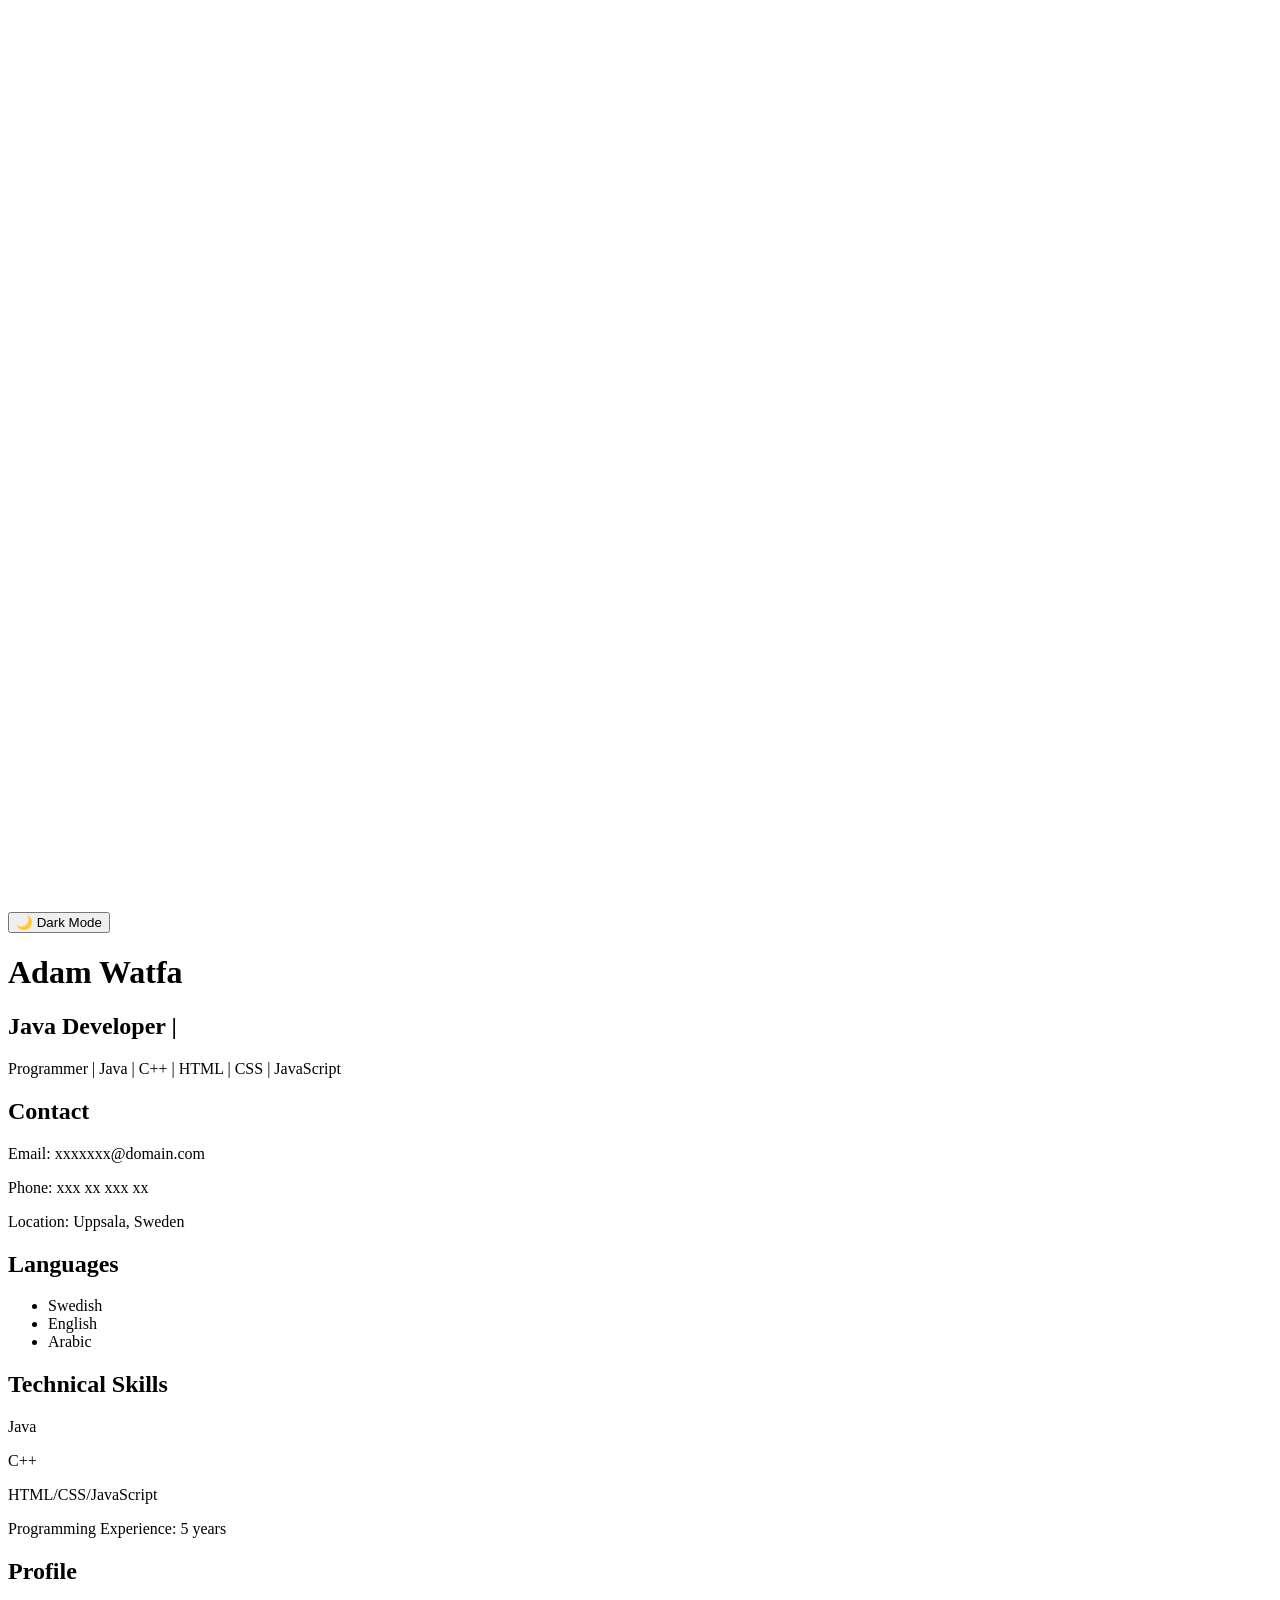
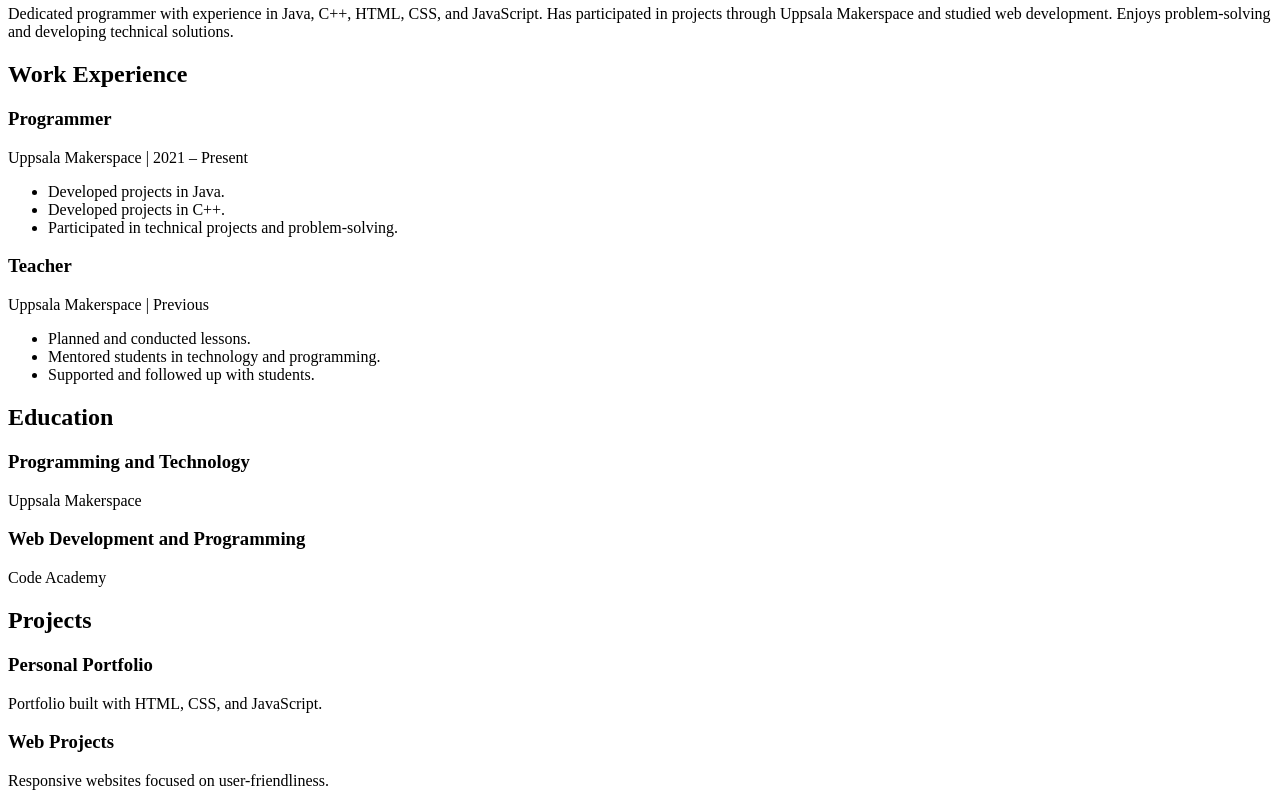
==== nindex.html @ 2ca9bd78 "Update nindex.html made it english" ====
<!DOCTYPE html>
<html lang="en">
<head>
<meta charset="UTF-8">
<meta name="viewport" content="width=device-width, initial-scale=1.0">
<title>Adam Watfa | Portfolio & Resume</title>

<style>
/* Same CSS as before — no Swedish text here */
</style>
</head>

<body>

<canvas id="particles"></canvas>

<header>
<button id="themeBtn">🌙 Dark Mode</button>

<h1>Adam Watfa</h1>
<h2 id="typing"></h2>

<p>Programmer | Java | C++ | HTML | CSS | JavaScript</p>
</header>

<div class="container">

<aside>

<section>
<h2>Contact</h2>
<p>Email: xxxxxxx@domain.com</p>
<p>Phone: xxx xx xxx xx</p>
<p>Location: Uppsala, Sweden</p>
</section>

<section>
<h2>Languages</h2>
<ul>
<li>Swedish</li>
<li>English</li>
<li>Arabic</li>
</ul>
</section>

<section>
<h2>Technical Skills</h2>

<p>Java</p>
<div class="skill"><div class="progress java"></div></div>

<p>C++</p>
<div class="skill"><div class="progress cpp"></div></div>

<p>HTML/CSS/JavaScript</p>
<div class="skill"><div class="progress web"></div></div>

<p>Programming Experience:
<span id="experience"></span> years</p>
</section>

</aside>

<main>

<section>
<h2>Profile</h2>
<p>
Dedicated programmer with experience in Java, C++, HTML, CSS, and JavaScript.
Has participated in projects through Uppsala Makerspace and studied web development.
Enjoys problem-solving and developing technical solutions.
</p>
</section>

<section>
<h2>Work Experience</h2>

<article>
<h3>Programmer</h3>
<p>Uppsala Makerspace | 2021 – Present</p>
<ul>
<li>Developed projects in Java.</li>
<li>Developed projects in C++.</li>
<li>Participated in technical projects and problem-solving.</li>
</ul>
</article>

<article>
<h3>Teacher</h3>
<p>Uppsala Makerspace | Previous</p>
<ul>
<li>Planned and conducted lessons.</li>
<li>Mentored students in technology and programming.</li>
<li>Supported and followed up with students.</li>
</ul>
</article>

</section>

<section>
<h2>Education</h2>

<article>
<h3>Programming and Technology</h3>
<p>Uppsala Makerspace</p>
</article>

<article>
<h3>Web Development and Programming</h3>
<p>Code Academy</p>
</article>
</section>

<section>
<h2>Projects</h2>

<article>
<h3>Personal Portfolio</h3>
<p>Portfolio built with HTML, CSS, and JavaScript.</p>
</article>

<article>
<h3>Web Projects</h3>
<p>Responsive websites focused on user-friendliness.</p>
</article>

</section>

</main>
</div>

<button id="topBtn">↑</button>

<script>
const text = "Java Developer | C++ Programmer | Web Developer";

const typing = document.getElementById("typing");

let i = 0;

function typeWriter(){
    if(i < text.length){
        typing.textContent += text.charAt(i);
        i++;
        setTimeout(typeWriter,80);
    }
}

typeWriter();

document.getElementById("experience").textContent =
new Date().getFullYear() - 2021;

window.addEventListener("load",()=>{
    document.querySelector(".java").style.width="90%";
    document.querySelector(".cpp").style.width="85%";
    document.querySelector(".web").style.width="95%";
});

const sections = document.querySelectorAll("section");

sections.forEach(section=>{
    section.classList.add("hidden");
});

const observer = new IntersectionObserver(entries=>{
    entries.forEach(entry=>{
        if(entry.isIntersecting){
            entry.target.classList.add("show");
        }
    });
});

sections.forEach(section=>{
    observer.observe(section);
});

const topBtn = document.getElementById("topBtn");

window.addEventListener("scroll",()=>{
    if(window.scrollY > 300){
        topBtn.style.display="block";
    }else{
        topBtn.style.display="none";
    }
});

topBtn.addEventListener("click",()=>{
    window.scrollTo({
        top:0,
        behavior:"smooth"
    });
});

document.getElementById("themeBtn").addEventListener("click",()=>{
    document.body.classList.toggle("dark-mode");
});

const canvas = document.getElementById("particles");
const ctx = canvas.getContext("2d");

canvas.width = window.innerWidth;
canvas.height = window.innerHeight;

const particles = [];

for(let i=0;i<60;i++){
    particles.push({
        x:Math.random()*canvas.width,
        y:Math.random()*canvas.height,
        radius:Math.random()*3+1,
        speed:Math.random()+0.3
    });
}

function animate(){
    ctx.clearRect(0,0,canvas.width,canvas.height);

    particles.forEach(p=>{
        ctx.beginPath();
        ctx.arc(p.x,p.y,p.radius,0,Math.PI*2);
        ctx.fillStyle = "rgba(255,255,255,0.5)";
        ctx.fill();

        p.y -= p.speed;

        if(p.y < 0){
            p.y = canvas.height;
        }
    });

    requestAnimationFrame(animate);
}

animate();
</script>

</body>
</html>
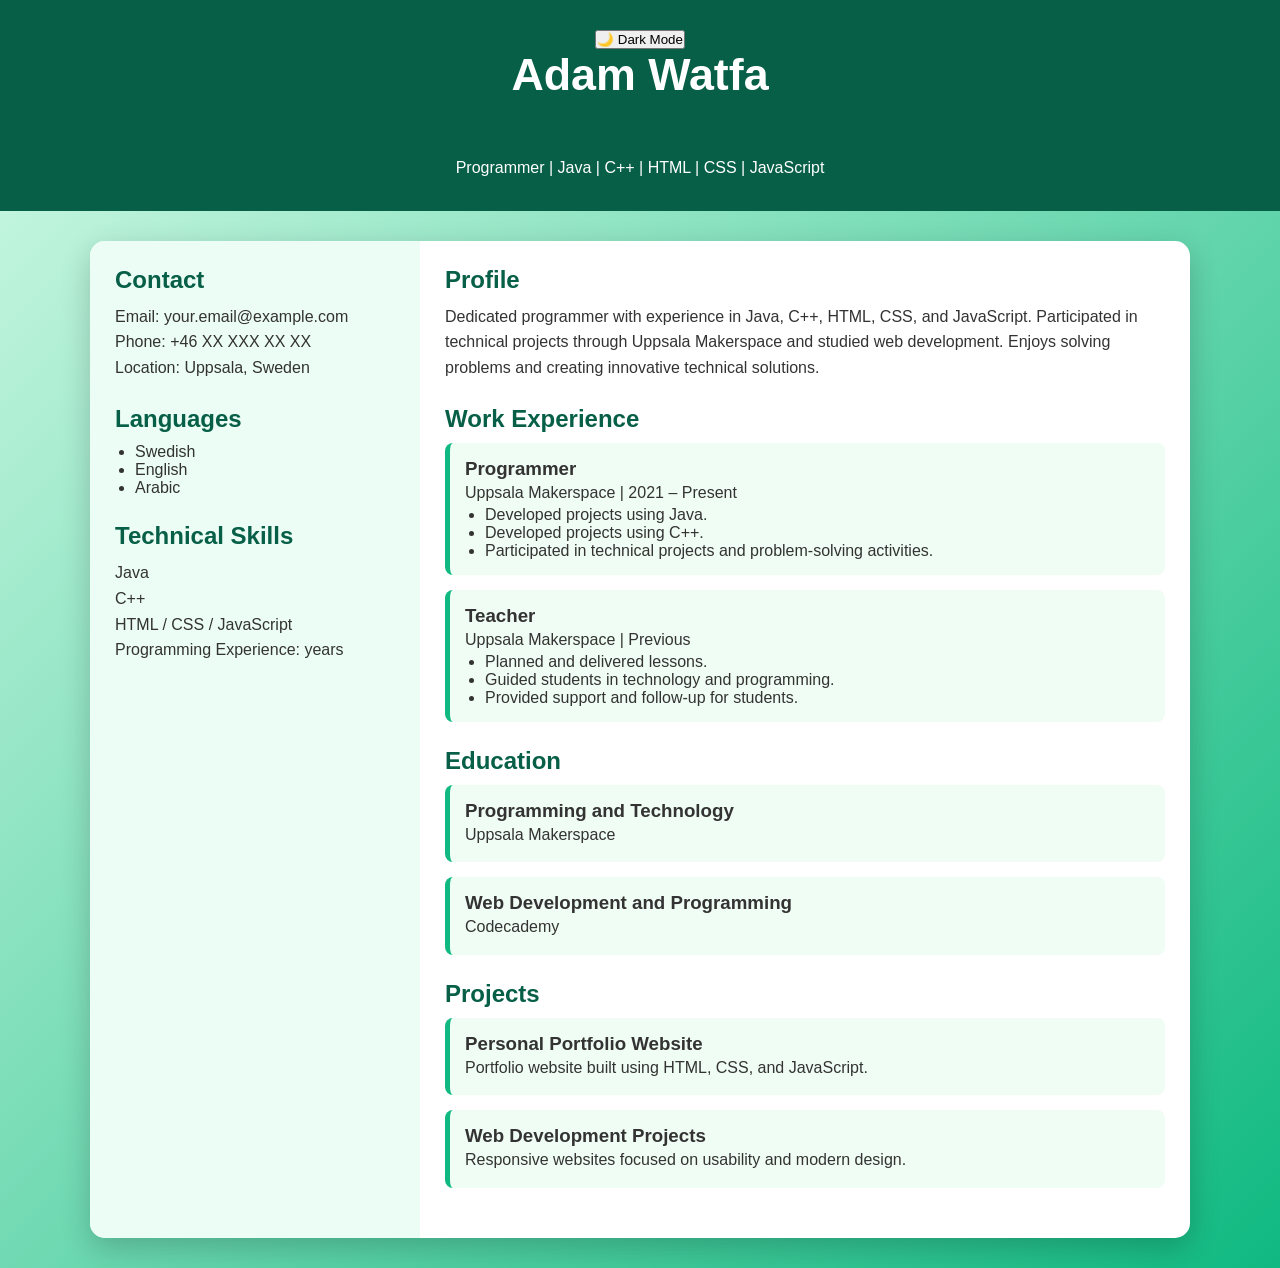
==== commit e8a7b915: "Update nindex.html" ====
--- a/nindex.html
+++ b/nindex.html
@@ -1,239 +1,156 @@
 <!DOCTYPE html>
 <html lang="en">
 <head>
-<meta charset="UTF-8">
-<meta name="viewport" content="width=device-width, initial-scale=1.0">
-<title>Adam Watfa | Portfolio & Resume</title>
+    <meta charset="UTF-8">
+    <meta name="viewport" content="width=device-width, initial-scale=1.0">
+    <title>Adam Watfa | Portfolio & Resume</title>
 
-<style>
-/* Same CSS as before — no Swedish text here */
-</style>
+    <link rel="stylesheet" href="styyle.css">
 </head>
 
 <body>
 
-<canvas id="particles"></canvas>
+<header>
 
-<header>
-<button id="themeBtn">🌙 Dark Mode</button>
+    <button id="themeBtn">🌙 Dark Mode</button>
 
-<h1>Adam Watfa</h1>
-<h2 id="typing"></h2>
+    <h1>Adam Watfa</h1>
 
-<p>Programmer | Java | C++ | HTML | CSS | JavaScript</p>
+    <h2 id="typing"></h2>
+
+    <p>Programmer | Java | C++ | HTML | CSS | JavaScript</p>
+
 </header>
 
 <div class="container">
 
-<aside>
+    <aside>
 
-<section>
-<h2>Contact</h2>
-<p>Email: xxxxxxx@domain.com</p>
-<p>Phone: xxx xx xxx xx</p>
-<p>Location: Uppsala, Sweden</p>
-</section>
+        <section>
+            <h2>Contact</h2>
+            <p>Email: your.email@example.com</p>
+            <p>Phone: +46 XX XXX XX XX</p>
+            <p>Location: Uppsala, Sweden</p>
+        </section>
 
-<section>
-<h2>Languages</h2>
-<ul>
-<li>Swedish</li>
-<li>English</li>
-<li>Arabic</li>
-</ul>
-</section>
+        <section>
+            <h2>Languages</h2>
+            <ul>
+                <li>Swedish</li>
+                <li>English</li>
+                <li>Arabic</li>
+            </ul>
+        </section>
 
-<section>
-<h2>Technical Skills</h2>
+        <section>
+            <h2>Technical Skills</h2>
 
-<p>Java</p>
-<div class="skill"><div class="progress java"></div></div>
+            <p>Java</p>
+            <div class="skill">
+                <div class="progress java"></div>
+            </div>
 
-<p>C++</p>
-<div class="skill"><div class="progress cpp"></div></div>
+            <p>C++</p>
+            <div class="skill">
+                <div class="progress cpp"></div>
+            </div>
 
-<p>HTML/CSS/JavaScript</p>
-<div class="skill"><div class="progress web"></div></div>
+            <p>HTML / CSS / JavaScript</p>
+            <div class="skill">
+                <div class="progress web"></div>
+            </div>
 
-<p>Programming Experience:
-<span id="experience"></span> years</p>
-</section>
+            <p>Programming Experience:
+                <span id="experience"></span> years
+            </p>
 
-</aside>
+        </section>
 
-<main>
+    </aside>
 
-<section>
-<h2>Profile</h2>
-<p>
-Dedicated programmer with experience in Java, C++, HTML, CSS, and JavaScript.
-Has participated in projects through Uppsala Makerspace and studied web development.
-Enjoys problem-solving and developing technical solutions.
-</p>
-</section>
+    <main>
 
-<section>
-<h2>Work Experience</h2>
+        <section>
+            <h2>Profile</h2>
 
-<article>
-<h3>Programmer</h3>
-<p>Uppsala Makerspace | 2021 – Present</p>
-<ul>
-<li>Developed projects in Java.</li>
-<li>Developed projects in C++.</li>
-<li>Participated in technical projects and problem-solving.</li>
-</ul>
-</article>
+            <p>
+                Dedicated programmer with experience in Java, C++, HTML, CSS, and JavaScript.
+                Participated in technical projects through Uppsala Makerspace and studied web development.
+                Enjoys solving problems and creating innovative technical solutions.
+            </p>
+        </section>
 
-<article>
-<h3>Teacher</h3>
-<p>Uppsala Makerspace | Previous</p>
-<ul>
-<li>Planned and conducted lessons.</li>
-<li>Mentored students in technology and programming.</li>
-<li>Supported and followed up with students.</li>
-</ul>
-</article>
+        <section>
 
-</section>
+            <h2>Work Experience</h2>
 
-<section>
-<h2>Education</h2>
+            <article>
+                <h3>Programmer</h3>
+                <p>Uppsala Makerspace | 2021 – Present</p>
 
-<article>
-<h3>Programming and Technology</h3>
-<p>Uppsala Makerspace</p>
-</article>
+                <ul>
+                    <li>Developed projects using Java.</li>
+                    <li>Developed projects using C++.</li>
+                    <li>Participated in technical projects and problem-solving activities.</li>
+                </ul>
+            </article>
 
-<article>
-<h3>Web Development and Programming</h3>
-<p>Code Academy</p>
-</article>
-</section>
+            <article>
+                <h3>Teacher</h3>
+                <p>Uppsala Makerspace | Previous</p>
 
-<section>
-<h2>Projects</h2>
+                <ul>
+                    <li>Planned and delivered lessons.</li>
+                    <li>Guided students in technology and programming.</li>
+                    <li>Provided support and follow-up for students.</li>
+                </ul>
+            </article>
 
-<article>
-<h3>Personal Portfolio</h3>
-<p>Portfolio built with HTML, CSS, and JavaScript.</p>
-</article>
+        </section>
 
-<article>
-<h3>Web Projects</h3>
-<p>Responsive websites focused on user-friendliness.</p>
-</article>
+        <section>
 
-</section>
+            <h2>Education</h2>
 
-</main>
+            <article>
+                <h3>Programming and Technology</h3>
+                <p>Uppsala Makerspace</p>
+            </article>
+
+            <article>
+                <h3>Web Development and Programming</h3>
+                <p>Codecademy</p>
+            </article>
+
+        </section>
+
+        <section>
+
+            <h2>Projects</h2>
+
+            <article>
+                <h3>Personal Portfolio Website</h3>
+                <p>
+                    Portfolio website built using HTML, CSS, and JavaScript.
+                </p>
+            </article>
+
+            <article>
+                <h3>Web Development Projects</h3>
+                <p>
+                    Responsive websites focused on usability and modern design.
+                </p>
+            </article>
+
+        </section>
+
+    </main>
+
 </div>
 
 <button id="topBtn">↑</button>
 
-<script>
-const text = "Java Developer | C++ Programmer | Web Developer";
-
-const typing = document.getElementById("typing");
-
-let i = 0;
-
-function typeWriter(){
-    if(i < text.length){
-        typing.textContent += text.charAt(i);
-        i++;
-        setTimeout(typeWriter,80);
-    }
-}
-
-typeWriter();
-
-document.getElementById("experience").textContent =
-new Date().getFullYear() - 2021;
-
-window.addEventListener("load",()=>{
-    document.querySelector(".java").style.width="90%";
-    document.querySelector(".cpp").style.width="85%";
-    document.querySelector(".web").style.width="95%";
-});
-
-const sections = document.querySelectorAll("section");
-
-sections.forEach(section=>{
-    section.classList.add("hidden");
-});
-
-const observer = new IntersectionObserver(entries=>{
-    entries.forEach(entry=>{
-        if(entry.isIntersecting){
-            entry.target.classList.add("show");
-        }
-    });
-});
-
-sections.forEach(section=>{
-    observer.observe(section);
-});
-
-const topBtn = document.getElementById("topBtn");
-
-window.addEventListener("scroll",()=>{
-    if(window.scrollY > 300){
-        topBtn.style.display="block";
-    }else{
-        topBtn.style.display="none";
-    }
-});
-
-topBtn.addEventListener("click",()=>{
-    window.scrollTo({
-        top:0,
-        behavior:"smooth"
-    });
-});
-
-document.getElementById("themeBtn").addEventListener("click",()=>{
-    document.body.classList.toggle("dark-mode");
-});
-
-const canvas = document.getElementById("particles");
-const ctx = canvas.getContext("2d");
-
-canvas.width = window.innerWidth;
-canvas.height = window.innerHeight;
-
-const particles = [];
-
-for(let i=0;i<60;i++){
-    particles.push({
-        x:Math.random()*canvas.width,
-        y:Math.random()*canvas.height,
-        radius:Math.random()*3+1,
-        speed:Math.random()+0.3
-    });
-}
-
-function animate(){
-    ctx.clearRect(0,0,canvas.width,canvas.height);
-
-    particles.forEach(p=>{
-        ctx.beginPath();
-        ctx.arc(p.x,p.y,p.radius,0,Math.PI*2);
-        ctx.fillStyle = "rgba(255,255,255,0.5)";
-        ctx.fill();
-
-        p.y -= p.speed;
-
-        if(p.y < 0){
-            p.y = canvas.height;
-        }
-    });
-
-    requestAnimationFrame(animate);
-}
-
-animate();
-</script>
+<script src="script.js"></script>
 
 </body>
 </html>
--- a/styyle.css
+++ b/styyle.css
@@ -0,0 +1,133 @@
+*{
+    margin:0;
+    padding:0;
+    box-sizing:border-box;
+}
+
+body{
+    font-family:Arial, sans-serif;
+    background:linear-gradient(135deg,#d1fae5,#10b981);
+    color:#333;
+}
+
+header{
+    background:#065f46;
+    color:white;
+    text-align:center;
+    padding:30px;
+}
+
+header h1{
+    font-size:2.8rem;
+    margin-bottom:10px;
+}
+
+#typing{
+    height:35px;
+    color:#a7f3d0;
+}
+
+.container{
+    max-width:1100px;
+    margin:30px auto;
+    display:flex;
+    background:white;
+    border-radius:15px;
+    overflow:hidden;
+    box-shadow:0 10px 30px rgba(0,0,0,0.2);
+}
+
+aside{
+    width:30%;
+    background:#ecfdf5;
+    padding:25px;
+}
+
+main{
+    width:70%;
+    padding:25px;
+}
+
+section{
+    margin-bottom:25px;
+}
+
+h2{
+    color:#065f46;
+    margin-bottom:10px;
+}
+
+p{
+    line-height:1.6;
+}
+
+ul{
+    padding-left:20px;
+}
+
+article{
+    background:#f0fdf4;
+    padding:15px;
+    border-left:5px solid #10b981;
+    border-radius:8px;
+    margin-bottom:15px;
+    transition:0.3s;
+}
+
+article:hover{
+    transform:translateX(5px);
+    box-shadow:0 5px 15px rgba(0,0,0,0.1);
+}
+
+/* Scroll Animation */
+
+.hidden{
+    opacity:0;
+    transform:translateY(40px);
+    transition:all .8s ease;
+}
+
+.show{
+    opacity:1;
+    transform:translateY(0);
+}
+
+/* Back to Top Button */
+
+#topBtn{
+    position:fixed;
+    bottom:20px;
+    right:20px;
+    border:none;
+    background:#10b981;
+    color:white;
+    font-size:20px;
+    width:50px;
+    height:50px;
+    border-radius:50%;
+    cursor:pointer;
+    display:none;
+    box-shadow:0 5px 15px rgba(0,0,0,.3);
+}
+
+#topBtn:hover{
+    background:#065f46;
+}
+
+/* Responsive Design */
+
+@media(max-width:768px){
+
+    .container{
+        flex-direction:column;
+    }
+
+    aside,
+    main{
+        width:100%;
+    }
+
+    header h1{
+        font-size:2rem;
+    }
+}
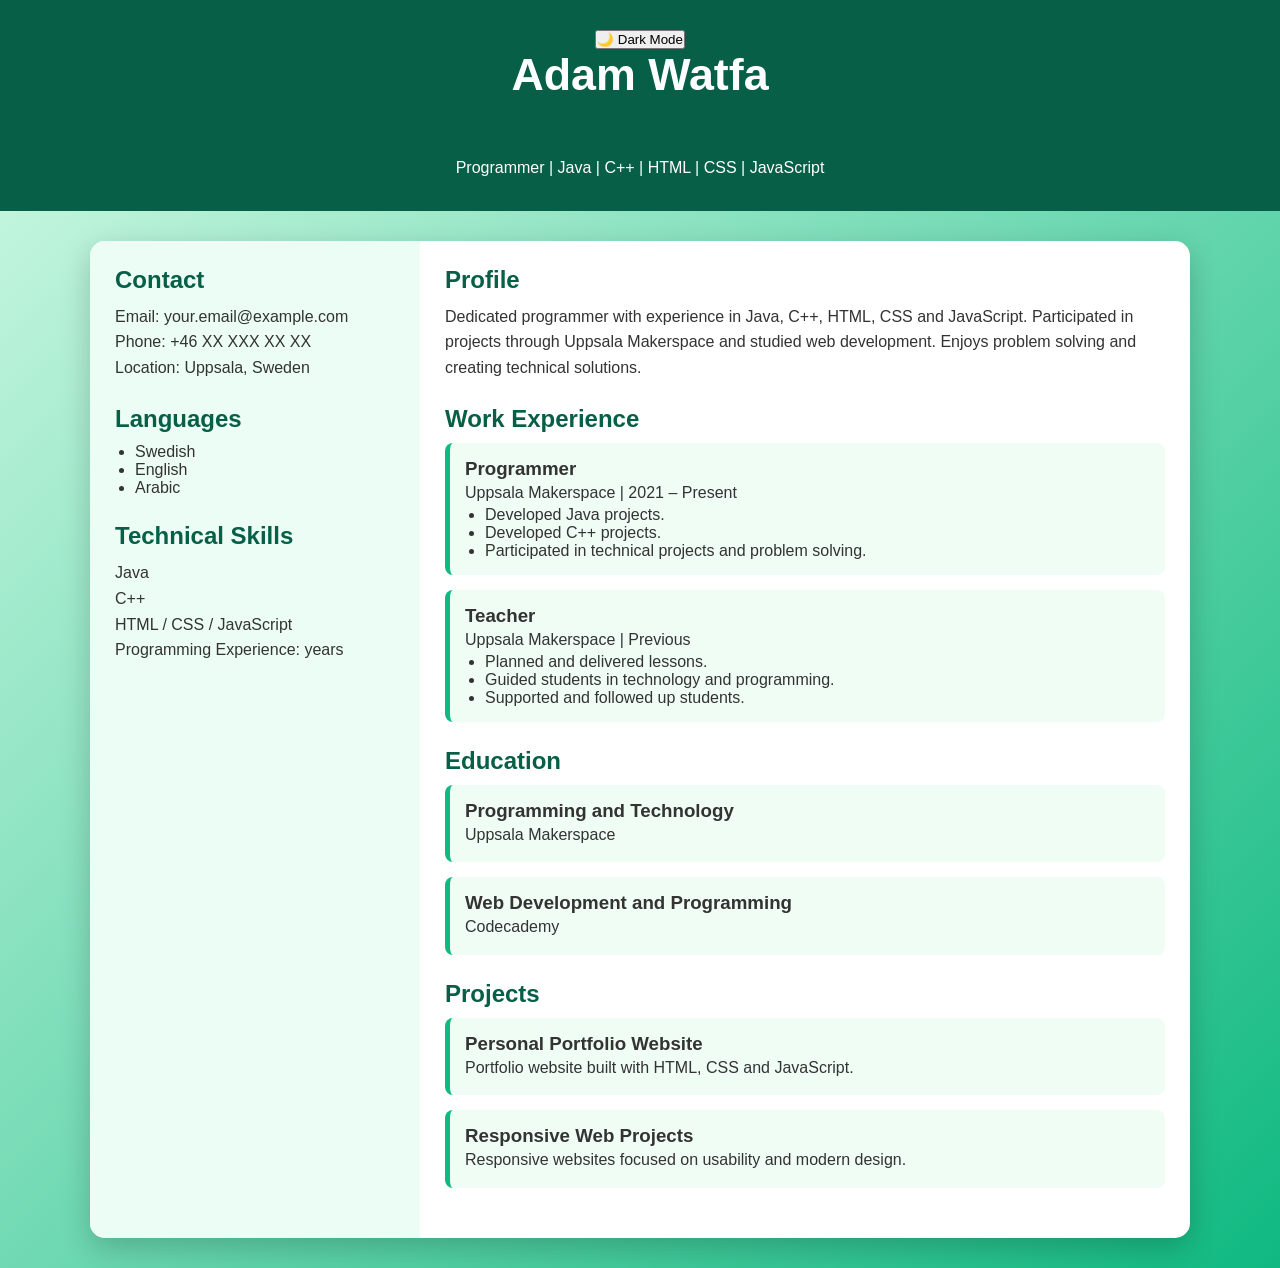
==== commit ab7ac9cf: "Update nindex.html" ====
--- a/nindex.html
+++ b/nindex.html
@@ -5,6 +5,7 @@
     <meta name="viewport" content="width=device-width, initial-scale=1.0">
     <title>Adam Watfa | Portfolio & Resume</title>
 
+    <!-- CSS File -->
     <link rel="stylesheet" href="styyle.css">
 </head>
 
@@ -60,10 +61,10 @@
                 <div class="progress web"></div>
             </div>
 
-            <p>Programming Experience:
+            <p>
+                Programming Experience:
                 <span id="experience"></span> years
             </p>
-
         </section>
 
     </aside>
@@ -74,9 +75,9 @@
             <h2>Profile</h2>
 
             <p>
-                Dedicated programmer with experience in Java, C++, HTML, CSS, and JavaScript.
-                Participated in technical projects through Uppsala Makerspace and studied web development.
-                Enjoys solving problems and creating innovative technical solutions.
+                Dedicated programmer with experience in Java, C++, HTML, CSS and JavaScript.
+                Participated in projects through Uppsala Makerspace and studied web development.
+                Enjoys problem solving and creating technical solutions.
             </p>
         </section>
 
@@ -89,9 +90,9 @@
                 <p>Uppsala Makerspace | 2021 – Present</p>
 
                 <ul>
-                    <li>Developed projects using Java.</li>
-                    <li>Developed projects using C++.</li>
-                    <li>Participated in technical projects and problem-solving activities.</li>
+                    <li>Developed Java projects.</li>
+                    <li>Developed C++ projects.</li>
+                    <li>Participated in technical projects and problem solving.</li>
                 </ul>
             </article>
 
@@ -102,7 +103,7 @@
                 <ul>
                     <li>Planned and delivered lessons.</li>
                     <li>Guided students in technology and programming.</li>
-                    <li>Provided support and follow-up for students.</li>
+                    <li>Supported and followed up students.</li>
                 </ul>
             </article>
 
@@ -131,12 +132,12 @@
             <article>
                 <h3>Personal Portfolio Website</h3>
                 <p>
-                    Portfolio website built using HTML, CSS, and JavaScript.
+                    Portfolio website built with HTML, CSS and JavaScript.
                 </p>
             </article>
 
             <article>
-                <h3>Web Development Projects</h3>
+                <h3>Responsive Web Projects</h3>
                 <p>
                     Responsive websites focused on usability and modern design.
                 </p>
@@ -150,6 +151,7 @@
 
 <button id="topBtn">↑</button>
 
+<!-- JavaScript File -->
 <script src="script.js"></script>
 
 </body>
